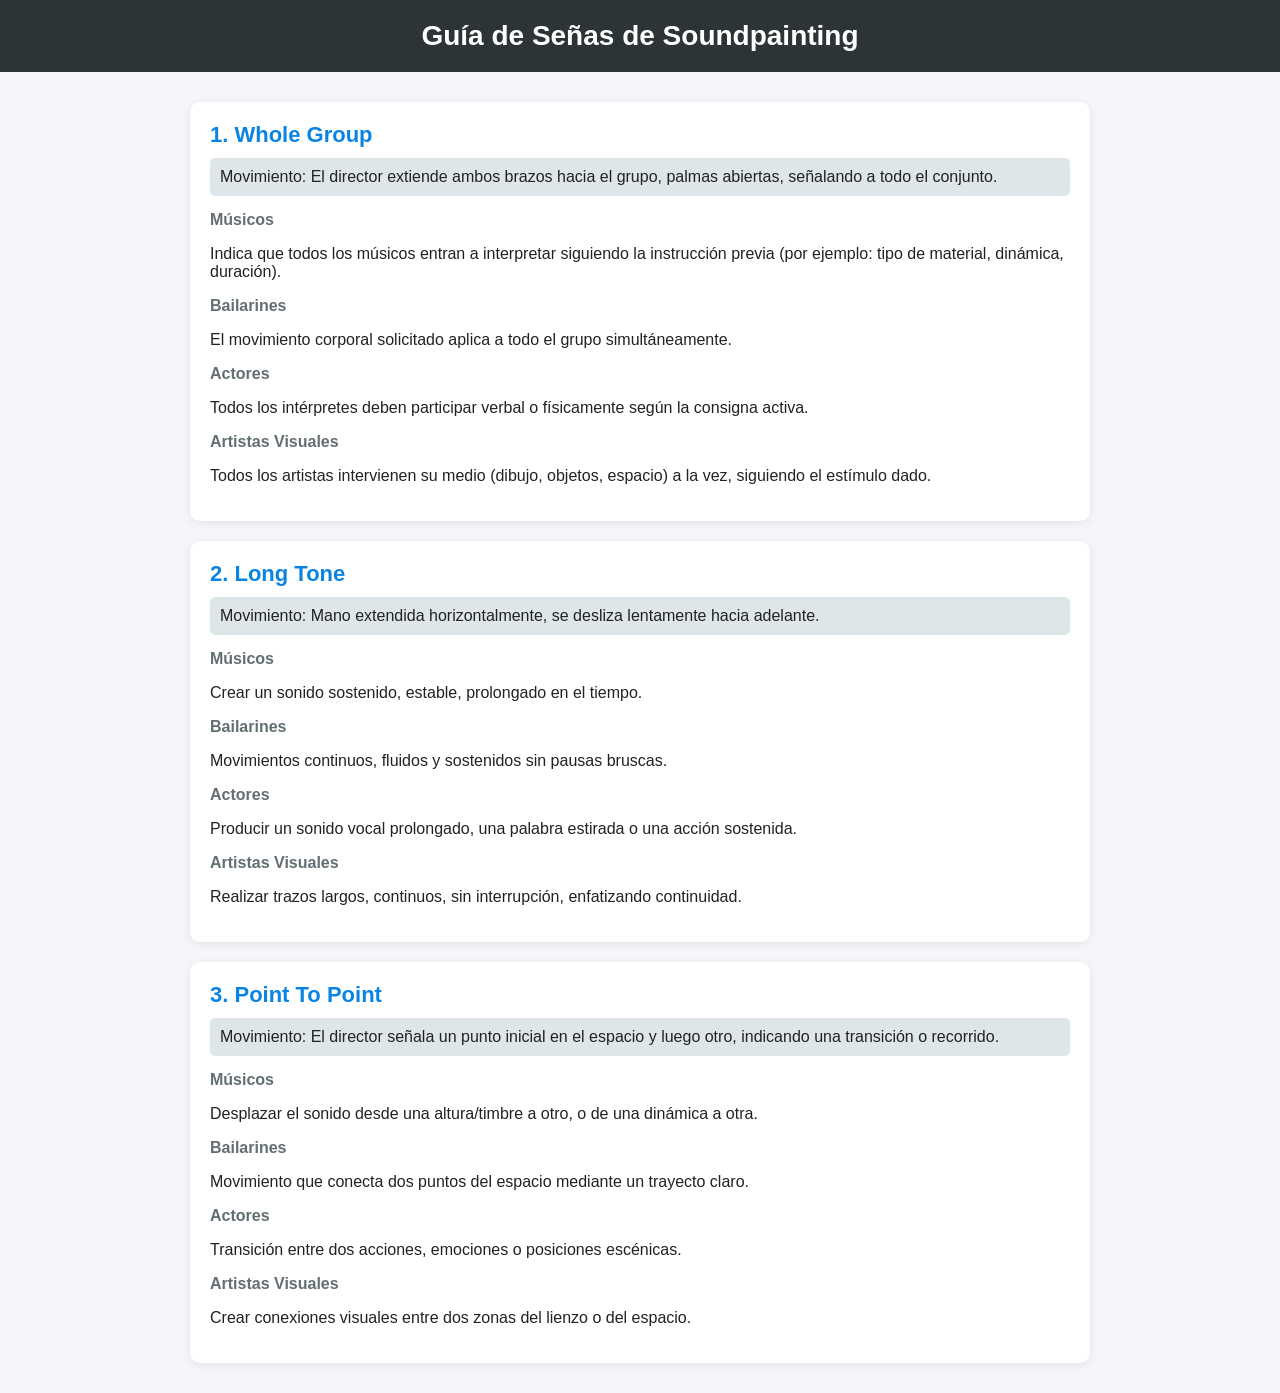
==== pages/soundpainting-sign-guide.html @ 8d6ff8c8 "Restructure project repository" ====
<!DOCTYPE html>
<html lang="es">
<head>
  <meta charset="UTF-8">
  <title>Guía de Señas de Soundpainting</title>

  <style>
    body {
      margin: 0;
      background: #f5f6fa;
      font-family: Arial, sans-serif;
      color: #222;
    }

    header {
      background: #2d3436;
      color: white;
      padding: 20px;
      text-align: center;
      font-size: 28px;
      font-weight: bold;
    }

    .container {
      max-width: 900px;
      margin: 30px auto;
      padding: 0 20px;
    }

    .sign-card {
      background: white;
      border-radius: 10px;
      padding: 20px;
      margin-bottom: 20px;
      box-shadow: 0 2px 10px rgba(0,0,0,0.08);
    }

    .sign-title {
      font-size: 22px;
      font-weight: bold;
      margin-bottom: 10px;
      color: #0984e3;
    }

    .category-title {
      margin-top: 15px;
      font-weight: bold;
      color: #636e72;
    }

    .movement {
      background: #dfe6e9;
      padding: 10px;
      border-radius: 5px;
      margin-top: 10px;
    }
  </style>
</head>

<body>
  <header>Guía de Señas de Soundpainting</header>

  <div class="container">

    <!-- EJEMPLO 1 -->
    <div class="sign-card">
      <div class="sign-title">1. Whole Group</div>

      <div class="movement">
        Movimiento: El director extiende ambos brazos hacia el grupo, palmas abiertas, señalando a todo el conjunto.
      </div>

      <div class="category-title">Músicos</div>
      <p>Indica que todos los músicos entran a interpretar siguiendo la instrucción previa (por ejemplo: tipo de material, dinámica, duración).</p>

      <div class="category-title">Bailarines</div>
      <p>El movimiento corporal solicitado aplica a todo el grupo simultáneamente.</p>

      <div class="category-title">Actores</div>
      <p>Todos los intérpretes deben participar verbal o físicamente según la consigna activa.</p>

      <div class="category-title">Artistas Visuales</div>
      <p>Todos los artistas intervienen su medio (dibujo, objetos, espacio) a la vez, siguiendo el estímulo dado.</p>
    </div>


    <!-- EJEMPLO 2 -->
    <div class="sign-card">
      <div class="sign-title">2. Long Tone</div>

      <div class="movement">
        Movimiento: Mano extendida horizontalmente, se desliza lentamente hacia adelante.
      </div>

      <div class="category-title">Músicos</div>
      <p>Crear un sonido sostenido, estable, prolongado en el tiempo.</p>

      <div class="category-title">Bailarines</div>
      <p>Movimientos continuos, fluidos y sostenidos sin pausas bruscas.</p>

      <div class="category-title">Actores</div>
      <p>Producir un sonido vocal prolongado, una palabra estirada o una acción sostenida.</p>

      <div class="category-title">Artistas Visuales</div>
      <p>Realizar trazos largos, continuos, sin interrupción, enfatizando continuidad.</p>
    </div>


    <!-- EJEMPLO 3 -->
    <div class="sign-card">
      <div class="sign-title">3. Point To Point</div>

      <div class="movement">
        Movimiento: El director señala un punto inicial en el espacio y luego otro, indicando una transición o recorrido.
      </div>

      <div class="category-title">Músicos</div>
      <p>Desplazar el sonido desde una altura/timbre a otro, o de una dinámica a otra.</p>

      <div class="category-title">Bailarines</div>
      <p>Movimiento que conecta dos puntos del espacio mediante un trayecto claro.</p>

      <div class="category-title">Actores</div>
      <p>Transición entre dos acciones, emociones o posiciones escénicas.</p>

      <div class="category-title">Artistas Visuales</div>
      <p>Crear conexiones visuales entre dos zonas del lienzo o del espacio.</p>
    </div>

  </div>

</body>
</html>
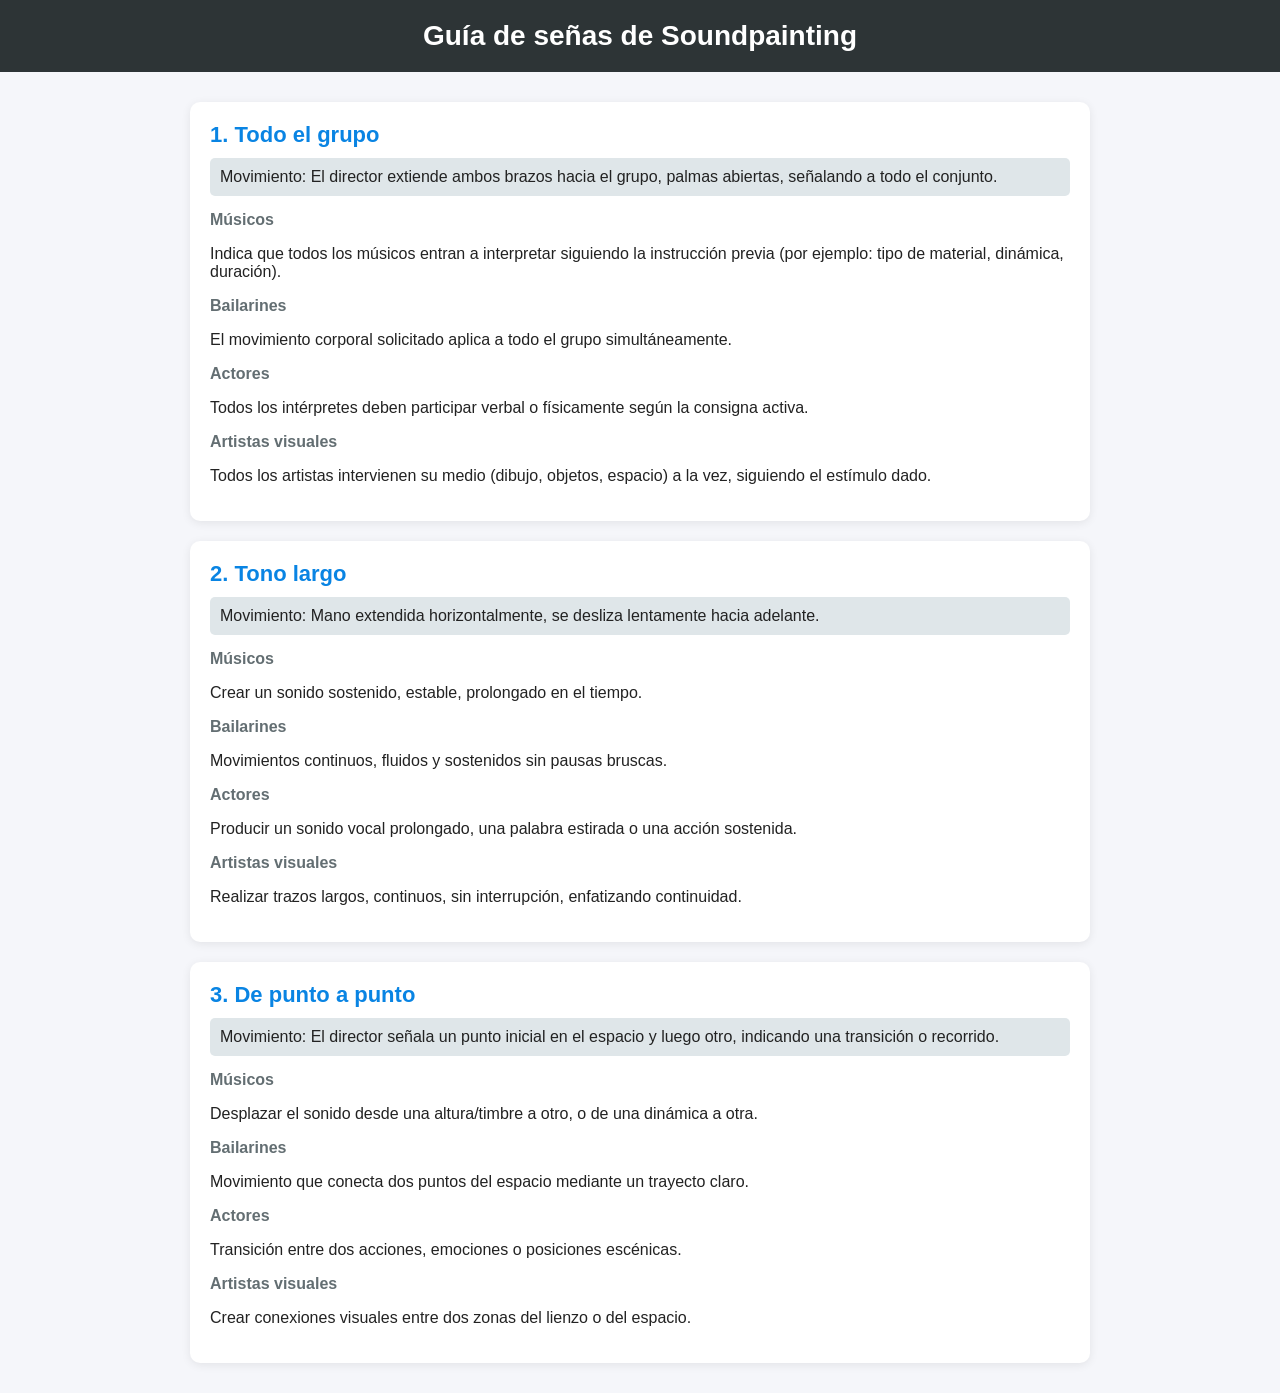
==== commit 3ec58cf4: "Traducir sitio a español colombiano" ====
--- a/pages/soundpainting-sign-guide.html
+++ b/pages/soundpainting-sign-guide.html
@@ -2,7 +2,7 @@
 <html lang="es">
 <head>
   <meta charset="UTF-8">
-  <title>Guía de Señas de Soundpainting</title>
+  <title>Guía de señas de Soundpainting</title>
 
   <style>
     body {
@@ -58,13 +58,13 @@
 </head>
 
 <body>
-  <header>Guía de Señas de Soundpainting</header>
+  <header>Guía de señas de Soundpainting</header>
 
   <div class="container">
 
-    <!-- EJEMPLO 1 -->
+    <!-- Ejemplo 1 -->
     <div class="sign-card">
-      <div class="sign-title">1. Whole Group</div>
+      <div class="sign-title">1. Todo el grupo</div>
 
       <div class="movement">
         Movimiento: El director extiende ambos brazos hacia el grupo, palmas abiertas, señalando a todo el conjunto.
@@ -79,14 +79,14 @@
       <div class="category-title">Actores</div>
       <p>Todos los intérpretes deben participar verbal o físicamente según la consigna activa.</p>
 
-      <div class="category-title">Artistas Visuales</div>
+      <div class="category-title">Artistas visuales</div>
       <p>Todos los artistas intervienen su medio (dibujo, objetos, espacio) a la vez, siguiendo el estímulo dado.</p>
     </div>
 
 
-    <!-- EJEMPLO 2 -->
+    <!-- Ejemplo 2 -->
     <div class="sign-card">
-      <div class="sign-title">2. Long Tone</div>
+      <div class="sign-title">2. Tono largo</div>
 
       <div class="movement">
         Movimiento: Mano extendida horizontalmente, se desliza lentamente hacia adelante.
@@ -101,14 +101,14 @@
       <div class="category-title">Actores</div>
       <p>Producir un sonido vocal prolongado, una palabra estirada o una acción sostenida.</p>
 
-      <div class="category-title">Artistas Visuales</div>
+      <div class="category-title">Artistas visuales</div>
       <p>Realizar trazos largos, continuos, sin interrupción, enfatizando continuidad.</p>
     </div>
 
 
-    <!-- EJEMPLO 3 -->
+    <!-- Ejemplo 3 -->
     <div class="sign-card">
-      <div class="sign-title">3. Point To Point</div>
+      <div class="sign-title">3. De punto a punto</div>
 
       <div class="movement">
         Movimiento: El director señala un punto inicial en el espacio y luego otro, indicando una transición o recorrido.
@@ -123,7 +123,7 @@
       <div class="category-title">Actores</div>
       <p>Transición entre dos acciones, emociones o posiciones escénicas.</p>
 
-      <div class="category-title">Artistas Visuales</div>
+      <div class="category-title">Artistas visuales</div>
       <p>Crear conexiones visuales entre dos zonas del lienzo o del espacio.</p>
     </div>
 
